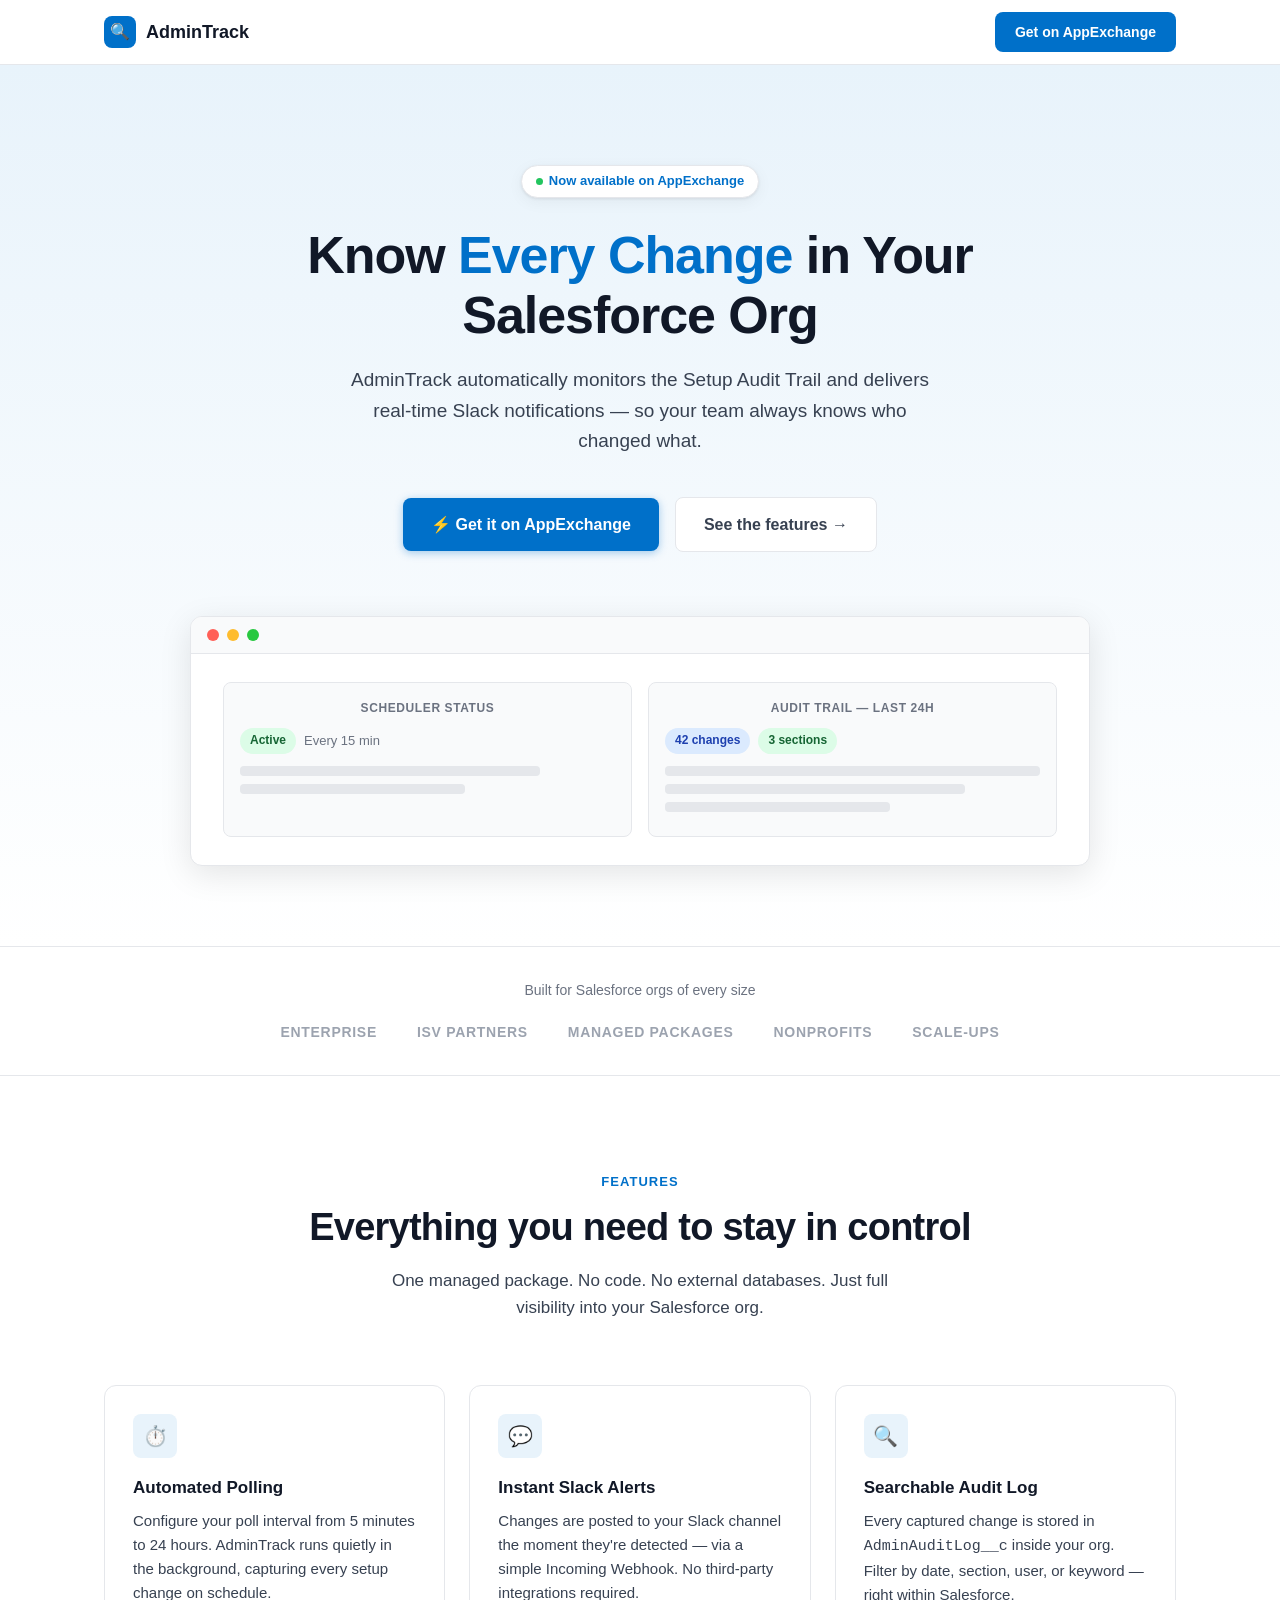
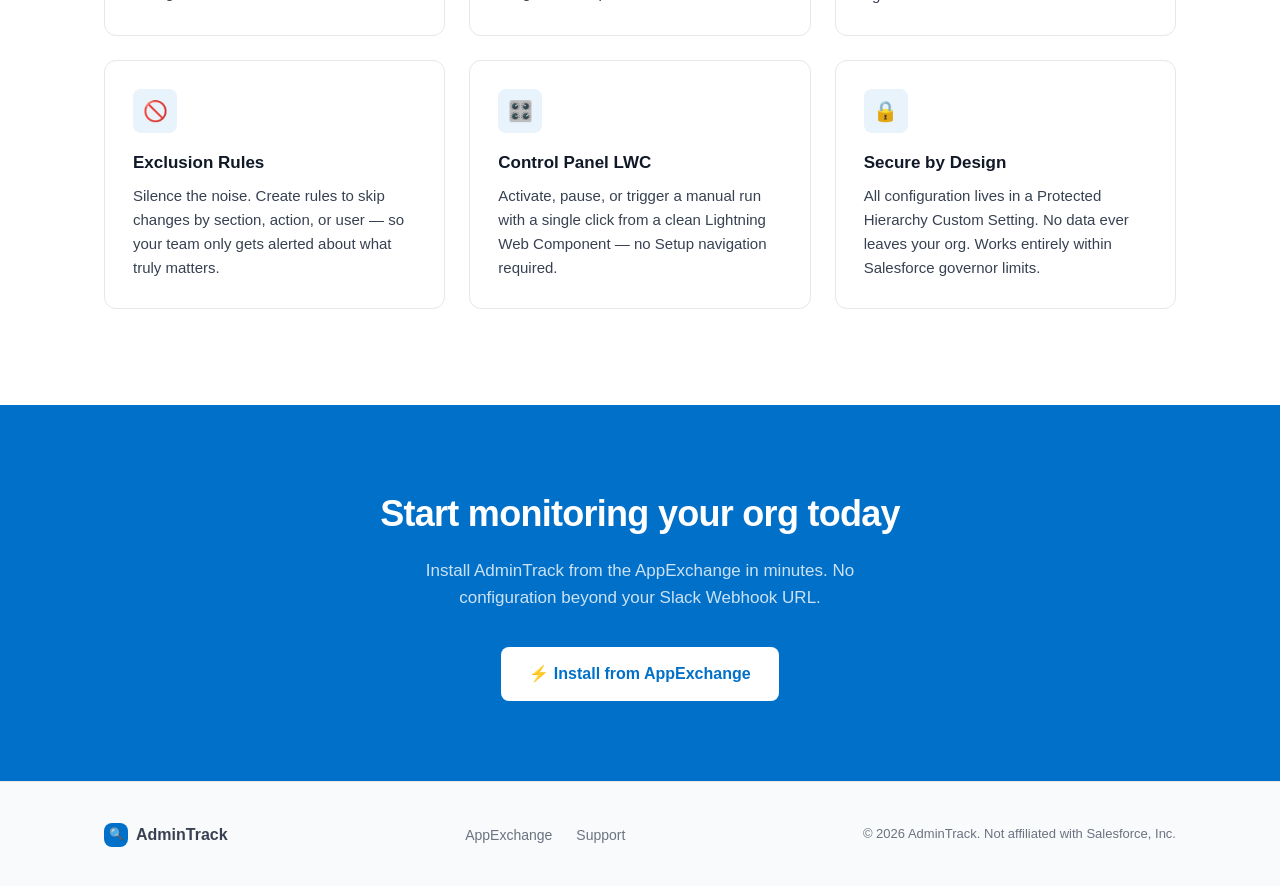
==== website/index.html @ 103b3ac1 "Initial commit — AdminTrack Salesforce managed package + landing page Includes all Apex classes, LWC" ====
<!DOCTYPE html>
<html lang="en">
<head>
    <meta charset="UTF-8" />
    <meta name="viewport" content="width=device-width, initial-scale=1.0" />
    <title>AdminTrack — Salesforce Setup Audit Trail Monitoring</title>
    <meta name="description" content="AdminTrack automatically polls the Salesforce Setup Audit Trail and delivers real-time Slack notifications. Know every change in your org — instantly." />
    <meta property="og:title" content="AdminTrack — Salesforce Audit Trail Monitoring" />
    <meta property="og:description" content="Automated Setup Audit Trail monitoring with Slack notifications. Available on AppExchange." />
    <meta property="og:url" content="https://admintrackapp.com" />
    <meta property="og:type" content="website" />
    <link rel="icon" href="data:image/svg+xml,<svg xmlns='http://www.w3.org/2000/svg' viewBox='0 0 100 100'><text y='.9em' font-size='90'>🔍</text></svg>" />
    <style>
        /* ── Reset & Variables ── */
        *, *::before, *::after { box-sizing: border-box; margin: 0; padding: 0; }

        :root {
            --blue:        #0070C9;
            --blue-dark:   #005EA6;
            --blue-light:  #E8F3FB;
            --text:        #111827;
            --text-mid:    #374151;
            --text-light:  #6B7280;
            --border:      #E5E7EB;
            --surface:     #F9FAFB;
            --white:       #FFFFFF;
            --radius:      12px;
            --radius-sm:   8px;
            --shadow:      0 1px 3px rgba(0,0,0,.08), 0 4px 16px rgba(0,0,0,.05);
            --shadow-lg:   0 8px 32px rgba(0,0,0,.10);
            --max:         1120px;
        }

        html { scroll-behavior: smooth; }

        body {
            font-family: -apple-system, BlinkMacSystemFont, 'Segoe UI', Roboto, Oxygen, sans-serif;
            color: var(--text);
            background: var(--white);
            line-height: 1.6;
            -webkit-font-smoothing: antialiased;
        }

        /* ── Layout helpers ── */
        .container { max-width: var(--max); margin: 0 auto; padding: 0 24px; }
        .section    { padding: 96px 0; }

        /* ── NAV ── */
        nav {
            position: sticky;
            top: 0;
            z-index: 100;
            background: rgba(255,255,255,.92);
            backdrop-filter: blur(12px);
            border-bottom: 1px solid var(--border);
        }
        .nav-inner {
            max-width: var(--max);
            margin: 0 auto;
            padding: 0 24px;
            height: 64px;
            display: flex;
            align-items: center;
            justify-content: space-between;
        }
        .nav-logo {
            display: flex;
            align-items: center;
            gap: 10px;
            font-weight: 700;
            font-size: 1.125rem;
            color: var(--text);
            text-decoration: none;
        }
        .nav-logo-icon {
            width: 32px;
            height: 32px;
            background: var(--blue);
            border-radius: 8px;
            display: flex;
            align-items: center;
            justify-content: center;
            color: white;
            font-size: 16px;
        }
        .nav-cta {
            background: var(--blue);
            color: white;
            padding: 9px 20px;
            border-radius: var(--radius-sm);
            font-size: .875rem;
            font-weight: 600;
            text-decoration: none;
            transition: background .15s;
        }
        .nav-cta:hover { background: var(--blue-dark); }

        /* ── HERO ── */
        .hero {
            padding: 100px 0 80px;
            text-align: center;
            background: linear-gradient(180deg, var(--blue-light) 0%, var(--white) 100%);
        }
        .hero-badge {
            display: inline-flex;
            align-items: center;
            gap: 6px;
            background: var(--white);
            border: 1px solid var(--border);
            border-radius: 999px;
            padding: 5px 14px;
            font-size: .8125rem;
            font-weight: 600;
            color: var(--blue);
            margin-bottom: 28px;
            box-shadow: var(--shadow);
        }
        .hero-badge-dot {
            width: 7px;
            height: 7px;
            background: #22C55E;
            border-radius: 50%;
        }
        .hero h1 {
            font-size: clamp(2rem, 5vw, 3.25rem);
            font-weight: 800;
            line-height: 1.15;
            letter-spacing: -.02em;
            color: var(--text);
            max-width: 820px;
            margin: 0 auto 20px;
        }
        .hero h1 span { color: var(--blue); }
        .hero-sub {
            font-size: clamp(1rem, 2vw, 1.1875rem);
            color: var(--text-mid);
            max-width: 580px;
            margin: 0 auto 40px;
        }
        .hero-actions {
            display: flex;
            justify-content: center;
            align-items: center;
            gap: 16px;
            flex-wrap: wrap;
        }
        .btn-primary {
            display: inline-flex;
            align-items: center;
            gap: 8px;
            background: var(--blue);
            color: white;
            padding: 14px 28px;
            border-radius: var(--radius-sm);
            font-size: 1rem;
            font-weight: 700;
            text-decoration: none;
            transition: background .15s, transform .1s, box-shadow .15s;
            box-shadow: 0 2px 8px rgba(0,112,201,.35);
        }
        .btn-primary:hover {
            background: var(--blue-dark);
            transform: translateY(-1px);
            box-shadow: 0 4px 16px rgba(0,112,201,.4);
        }
        .btn-secondary {
            display: inline-flex;
            align-items: center;
            gap: 8px;
            background: var(--white);
            color: var(--text-mid);
            padding: 14px 28px;
            border-radius: var(--radius-sm);
            font-size: 1rem;
            font-weight: 600;
            text-decoration: none;
            border: 1px solid var(--border);
            transition: border-color .15s, background .15s;
        }
        .btn-secondary:hover { border-color: #9CA3AF; background: var(--surface); }

        .hero-screenshot {
            margin: 64px auto 0;
            max-width: 900px;
            background: var(--white);
            border: 1px solid var(--border);
            border-radius: var(--radius);
            box-shadow: var(--shadow-lg);
            overflow: hidden;
        }
        .screenshot-bar {
            background: var(--surface);
            border-bottom: 1px solid var(--border);
            padding: 12px 16px;
            display: flex;
            align-items: center;
            gap: 8px;
        }
        .dot { width: 12px; height: 12px; border-radius: 50%; }
        .dot-r { background: #FF5F57; }
        .dot-y { background: #FEBC2E; }
        .dot-g { background: #28C840; }
        .screenshot-content {
            padding: 28px 32px;
            display: grid;
            grid-template-columns: 1fr 1fr;
            gap: 16px;
        }
        .mock-card {
            background: var(--surface);
            border: 1px solid var(--border);
            border-radius: var(--radius-sm);
            padding: 16px;
        }
        .mock-label { font-size: .75rem; font-weight: 600; color: var(--text-light); text-transform: uppercase; letter-spacing: .05em; margin-bottom: 10px; }
        .mock-row { height: 10px; background: var(--border); border-radius: 4px; margin-bottom: 8px; }
        .mock-row.short { width: 60%; }
        .mock-row.mid   { width: 80%; }
        .mock-badge { display: inline-block; padding: 3px 10px; border-radius: 999px; font-size: .75rem; font-weight: 700; }
        .mock-badge.green { background: #DCFCE7; color: #166534; }
        .mock-badge.blue  { background: #DBEAFE; color: #1E40AF; }

        /* ── SOCIAL PROOF STRIP ── */
        .proof {
            padding: 32px 0;
            border-top: 1px solid var(--border);
            border-bottom: 1px solid var(--border);
            text-align: center;
        }
        .proof p { font-size: .875rem; color: var(--text-light); margin-bottom: 0; }
        .proof-logos {
            display: flex;
            justify-content: center;
            align-items: center;
            gap: 40px;
            flex-wrap: wrap;
            margin-top: 20px;
        }
        .proof-logo {
            font-size: .875rem;
            font-weight: 700;
            color: #9CA3AF;
            letter-spacing: .05em;
        }

        /* ── FEATURES ── */
        .features { background: var(--white); }
        .section-header { text-align: center; margin-bottom: 64px; }
        .section-label {
            font-size: .8125rem;
            font-weight: 700;
            color: var(--blue);
            text-transform: uppercase;
            letter-spacing: .08em;
            margin-bottom: 12px;
        }
        .section-header h2 {
            font-size: clamp(1.625rem, 3vw, 2.375rem);
            font-weight: 800;
            letter-spacing: -.02em;
            line-height: 1.2;
            margin-bottom: 16px;
        }
        .section-header p {
            font-size: 1.0625rem;
            color: var(--text-mid);
            max-width: 540px;
            margin: 0 auto;
        }

        .features-grid {
            display: grid;
            grid-template-columns: repeat(auto-fit, minmax(300px, 1fr));
            gap: 24px;
        }
        .feature-card {
            background: var(--white);
            border: 1px solid var(--border);
            border-radius: var(--radius);
            padding: 28px;
            transition: box-shadow .2s, transform .2s;
        }
        .feature-card:hover {
            box-shadow: var(--shadow-lg);
            transform: translateY(-2px);
        }
        .feature-icon {
            width: 44px;
            height: 44px;
            background: var(--blue-light);
            border-radius: var(--radius-sm);
            display: flex;
            align-items: center;
            justify-content: center;
            font-size: 20px;
            margin-bottom: 16px;
        }
        .feature-card h3 {
            font-size: 1.0625rem;
            font-weight: 700;
            margin-bottom: 8px;
            color: var(--text);
        }
        .feature-card p {
            font-size: .9375rem;
            color: var(--text-mid);
            line-height: 1.6;
        }

        /* ── CTA BAND ── */
        .cta-band {
            background: var(--blue);
            padding: 80px 0;
            text-align: center;
        }
        .cta-band h2 {
            font-size: clamp(1.5rem, 3vw, 2.25rem);
            font-weight: 800;
            color: white;
            margin-bottom: 14px;
            letter-spacing: -.02em;
        }
        .cta-band p {
            color: rgba(255,255,255,.8);
            font-size: 1.0625rem;
            margin-bottom: 36px;
            max-width: 480px;
            margin-left: auto;
            margin-right: auto;
        }
        .btn-white {
            display: inline-flex;
            align-items: center;
            gap: 8px;
            background: white;
            color: var(--blue);
            padding: 14px 28px;
            border-radius: var(--radius-sm);
            font-size: 1rem;
            font-weight: 700;
            text-decoration: none;
            transition: background .15s, transform .1s;
        }
        .btn-white:hover { background: var(--blue-light); transform: translateY(-1px); }

        /* ── FOOTER ── */
        footer {
            background: var(--surface);
            border-top: 1px solid var(--border);
            padding: 40px 0;
        }
        .footer-inner {
            display: flex;
            align-items: center;
            justify-content: space-between;
            gap: 20px;
            flex-wrap: wrap;
        }
        .footer-brand {
            font-weight: 700;
            color: var(--text-mid);
            display: flex;
            align-items: center;
            gap: 8px;
            text-decoration: none;
        }
        .footer-links {
            display: flex;
            gap: 24px;
            list-style: none;
        }
        .footer-links a {
            font-size: .875rem;
            color: var(--text-light);
            text-decoration: none;
            transition: color .15s;
        }
        .footer-links a:hover { color: var(--text); }
        .footer-copy { font-size: .8125rem; color: var(--text-light); }

        /* ── Responsive ── */
        @media (max-width: 640px) {
            .section { padding: 64px 0; }
            .hero    { padding: 64px 0 56px; }
            .screenshot-content { grid-template-columns: 1fr; }
            .footer-inner { flex-direction: column; align-items: flex-start; gap: 16px; }
        }
    </style>
</head>
<body>

    <!-- ═══ NAV ═══ -->
    <nav>
        <div class="nav-inner">
            <a href="/" class="nav-logo">
                <div class="nav-logo-icon">🔍</div>
                AdminTrack
            </a>
            <a href="https://appexchange.salesforce.com" class="nav-cta" target="_blank" rel="noopener">
                Get on AppExchange
            </a>
        </div>
    </nav>

    <!-- ═══ HERO ═══ -->
    <section class="hero">
        <div class="container">
            <div class="hero-badge">
                <span class="hero-badge-dot"></span>
                Now available on AppExchange
            </div>
            <h1>Know <span>Every Change</span> in Your Salesforce Org</h1>
            <p class="hero-sub">
                AdminTrack automatically monitors the Setup Audit Trail and delivers
                real-time Slack notifications — so your team always knows who changed what.
            </p>
            <div class="hero-actions">
                <a href="https://appexchange.salesforce.com" class="btn-primary" target="_blank" rel="noopener">
                    ⚡ Get it on AppExchange
                </a>
                <a href="#features" class="btn-secondary">
                    See the features →
                </a>
            </div>

            <!-- Mock screenshot -->
            <div class="hero-screenshot">
                <div class="screenshot-bar">
                    <div class="dot dot-r"></div>
                    <div class="dot dot-y"></div>
                    <div class="dot dot-g"></div>
                </div>
                <div class="screenshot-content">
                    <div class="mock-card">
                        <div class="mock-label">Scheduler Status</div>
                        <div style="display:flex; align-items:center; gap:8px; margin-bottom:12px;">
                            <span class="mock-badge green">Active</span>
                            <span style="font-size:.8125rem; color:#6B7280;">Every 15 min</span>
                        </div>
                        <div class="mock-row mid"></div>
                        <div class="mock-row short"></div>
                    </div>
                    <div class="mock-card">
                        <div class="mock-label">Audit Trail — Last 24h</div>
                        <div style="display:flex; gap:8px; margin-bottom:12px; flex-wrap:wrap;">
                            <span class="mock-badge blue">42 changes</span>
                            <span class="mock-badge green">3 sections</span>
                        </div>
                        <div class="mock-row"></div>
                        <div class="mock-row mid"></div>
                        <div class="mock-row short"></div>
                    </div>
                </div>
            </div>
        </div>
    </section>

    <!-- ═══ SOCIAL PROOF STRIP ═══ -->
    <div class="proof">
        <div class="container">
            <p>Built for Salesforce orgs of every size</p>
            <div class="proof-logos">
                <span class="proof-logo">ENTERPRISE</span>
                <span class="proof-logo">ISV PARTNERS</span>
                <span class="proof-logo">MANAGED PACKAGES</span>
                <span class="proof-logo">NONPROFITS</span>
                <span class="proof-logo">SCALE-UPS</span>
            </div>
        </div>
    </div>

    <!-- ═══ FEATURES ═══ -->
    <section id="features" class="section features">
        <div class="container">
            <div class="section-header">
                <div class="section-label">Features</div>
                <h2>Everything you need to stay in control</h2>
                <p>One managed package. No code. No external databases. Just full visibility into your Salesforce org.</p>
            </div>

            <div class="features-grid">

                <div class="feature-card">
                    <div class="feature-icon">⏱️</div>
                    <h3>Automated Polling</h3>
                    <p>Configure your poll interval from 5 minutes to 24 hours. AdminTrack runs quietly in the background, capturing every setup change on schedule.</p>
                </div>

                <div class="feature-card">
                    <div class="feature-icon">💬</div>
                    <h3>Instant Slack Alerts</h3>
                    <p>Changes are posted to your Slack channel the moment they're detected — via a simple Incoming Webhook. No third-party integrations required.</p>
                </div>

                <div class="feature-card">
                    <div class="feature-icon">🔍</div>
                    <h3>Searchable Audit Log</h3>
                    <p>Every captured change is stored in <code>AdminAuditLog__c</code> inside your org. Filter by date, section, user, or keyword — right within Salesforce.</p>
                </div>

                <div class="feature-card">
                    <div class="feature-icon">🚫</div>
                    <h3>Exclusion Rules</h3>
                    <p>Silence the noise. Create rules to skip changes by section, action, or user — so your team only gets alerted about what truly matters.</p>
                </div>

                <div class="feature-card">
                    <div class="feature-icon">🎛️</div>
                    <h3>Control Panel LWC</h3>
                    <p>Activate, pause, or trigger a manual run with a single click from a clean Lightning Web Component — no Setup navigation required.</p>
                </div>

                <div class="feature-card">
                    <div class="feature-icon">🔒</div>
                    <h3>Secure by Design</h3>
                    <p>All configuration lives in a Protected Hierarchy Custom Setting. No data ever leaves your org. Works entirely within Salesforce governor limits.</p>
                </div>

            </div>
        </div>
    </section>

    <!-- ═══ CTA BAND ═══ -->
    <section class="cta-band">
        <div class="container">
            <h2>Start monitoring your org today</h2>
            <p>Install AdminTrack from the AppExchange in minutes. No configuration beyond your Slack Webhook URL.</p>
            <a href="https://appexchange.salesforce.com" class="btn-white" target="_blank" rel="noopener">
                ⚡ Install from AppExchange
            </a>
        </div>
    </section>

    <!-- ═══ FOOTER ═══ -->
    <footer>
        <div class="container">
            <div class="footer-inner">
                <a href="/" class="footer-brand">
                    <div class="nav-logo-icon" style="width:24px; height:24px; font-size:12px;">🔍</div>
                    AdminTrack
                </a>
                <ul class="footer-links">
                    <li><a href="https://appexchange.salesforce.com" target="_blank" rel="noopener">AppExchange</a></li>
                    <li><a href="mailto:support@admintrackapp.com">Support</a></li>
                </ul>
                <p class="footer-copy">© 2026 AdminTrack. Not affiliated with Salesforce, Inc.</p>
            </div>
        </div>
    </footer>

</body>
</html>
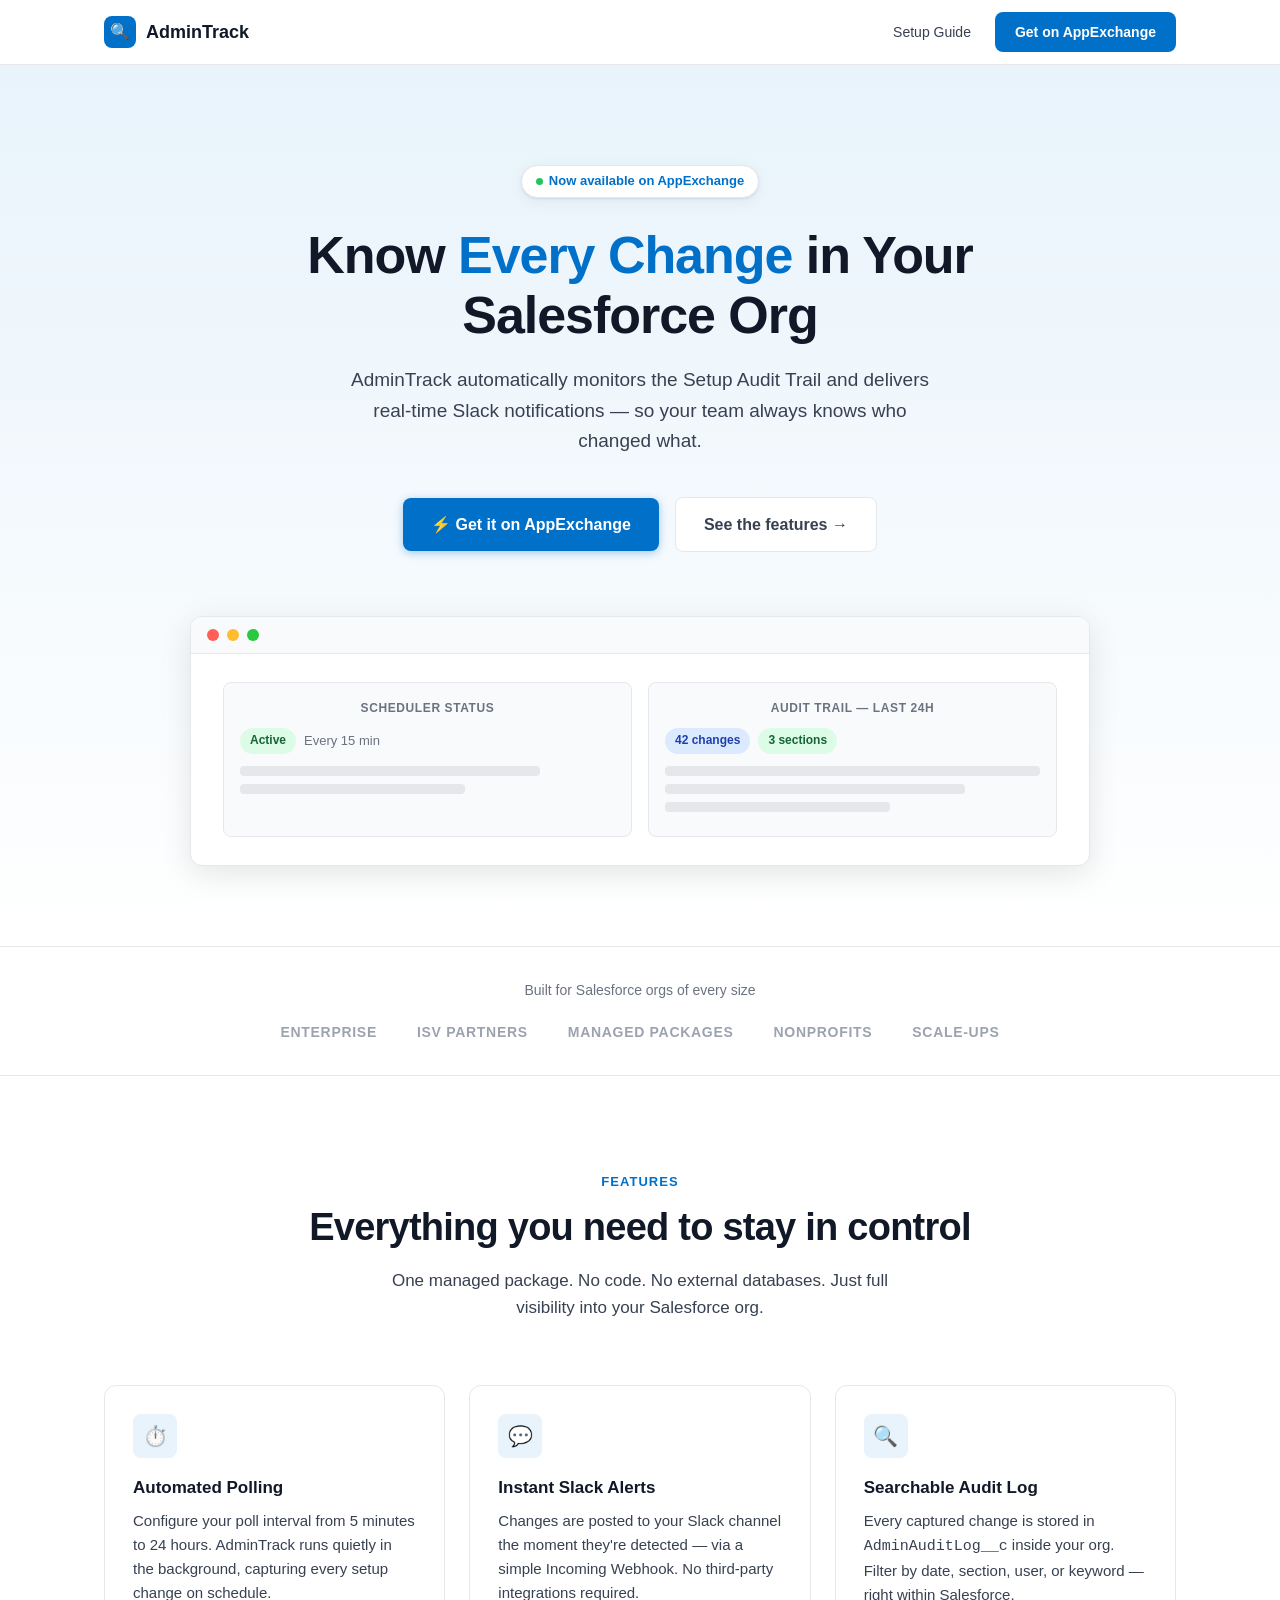
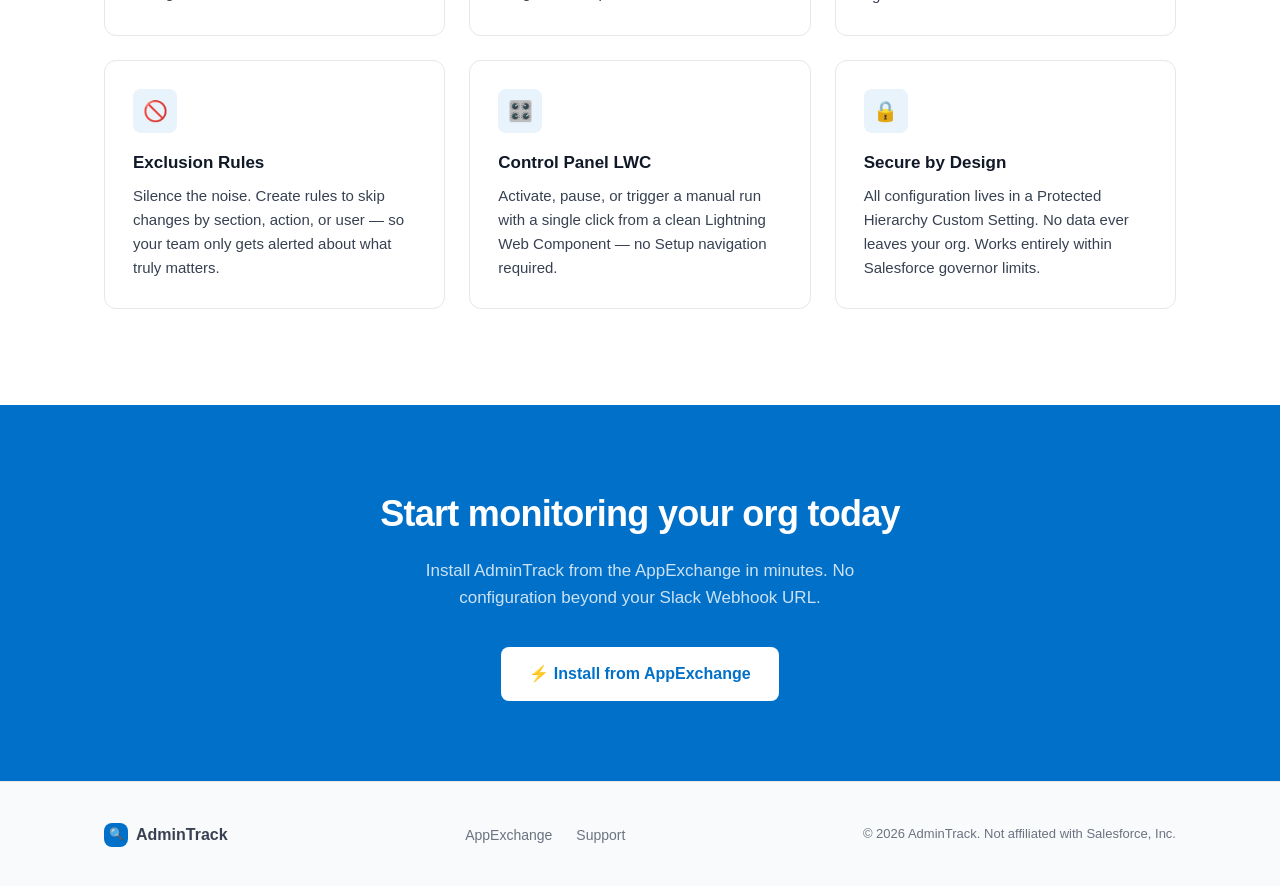
==== commit 9826c29b: "Add setup guide page and nav link to homepage - Create website/setup.html: full Salesforce + Slack s" ====
--- a/website/index.html
+++ b/website/index.html
@@ -83,6 +83,19 @@
             color: white;
             font-size: 16px;
         }
+        .nav-links {
+            display: flex;
+            align-items: center;
+            gap: 24px;
+        }
+        .nav-link {
+            font-size: .875rem;
+            font-weight: 500;
+            color: var(--text-mid);
+            text-decoration: none;
+            transition: color .15s;
+        }
+        .nav-link:hover { color: var(--blue); }
         .nav-cta {
             background: var(--blue);
             color: white;
@@ -396,9 +409,12 @@
                 <div class="nav-logo-icon">🔍</div>
                 AdminTrack
             </a>
-            <a href="https://appexchange.salesforce.com" class="nav-cta" target="_blank" rel="noopener">
-                Get on AppExchange
-            </a>
+            <div class="nav-links">
+                <a href="/setup" class="nav-link">Setup Guide</a>
+                <a href="https://appexchange.salesforce.com" class="nav-cta" target="_blank" rel="noopener">
+                    Get on AppExchange
+                </a>
+            </div>
         </div>
     </nav>
 
